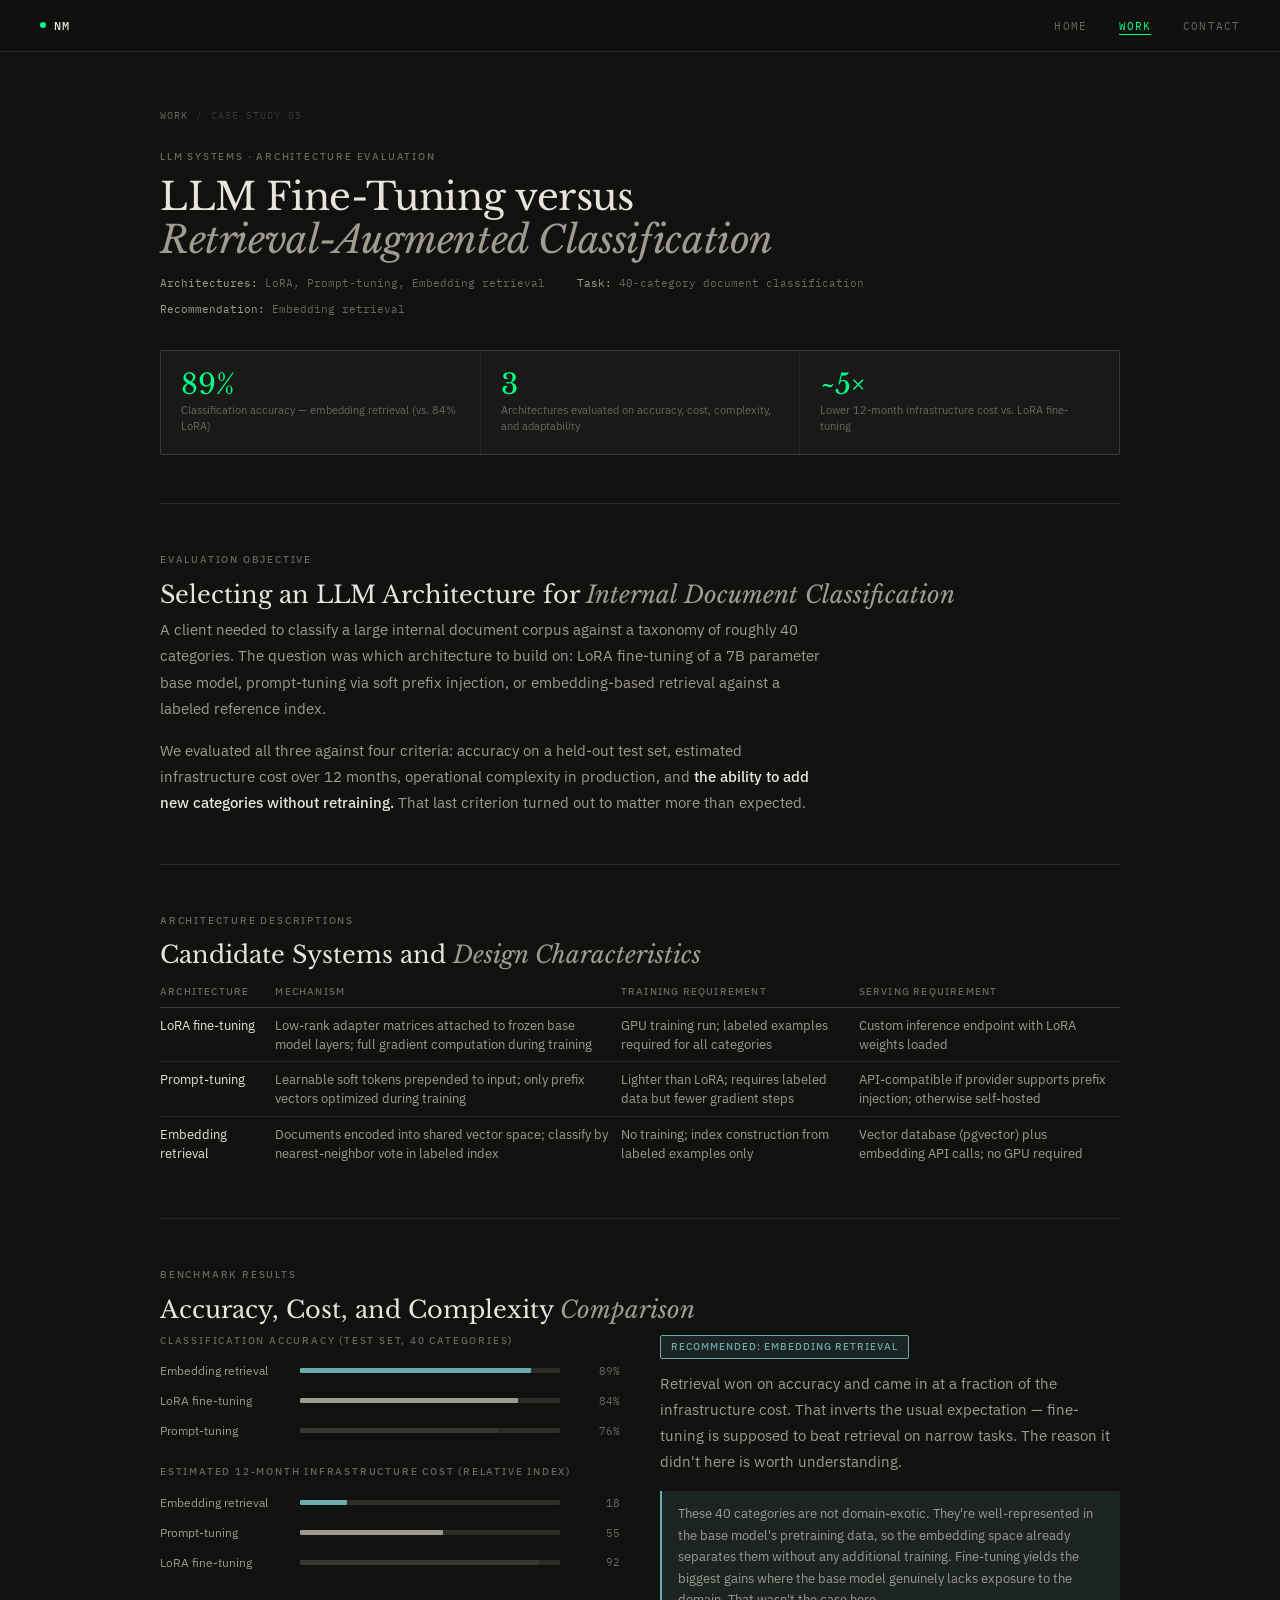
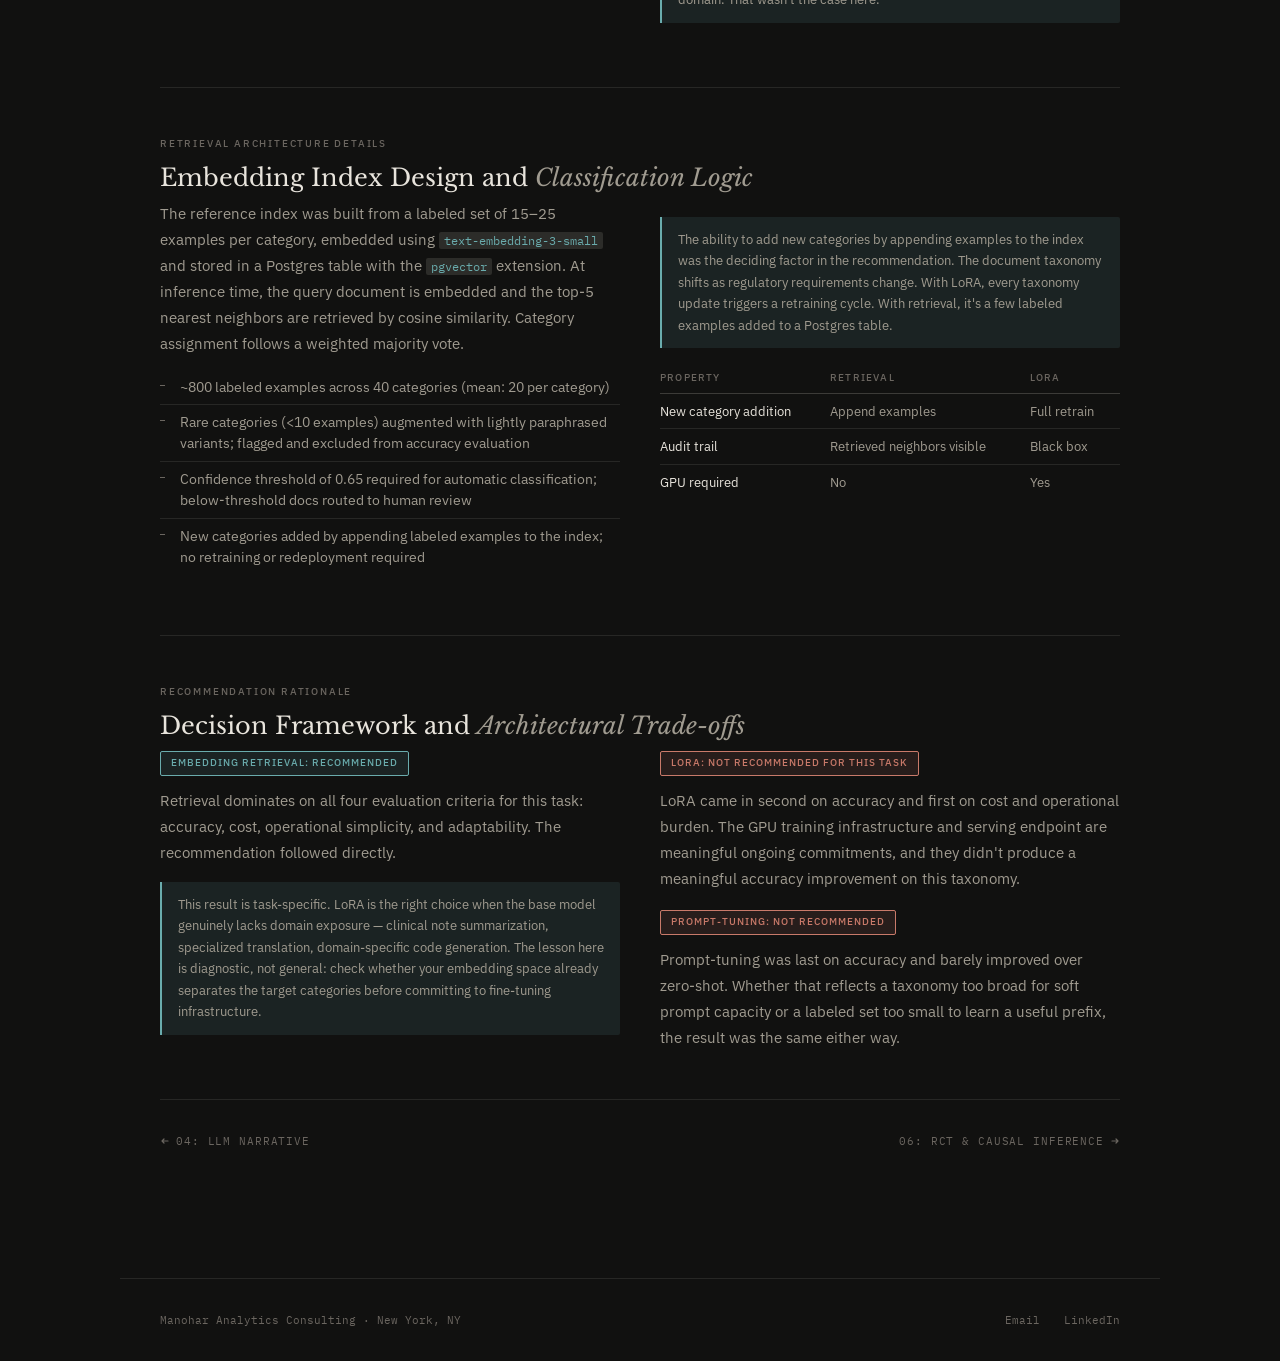
==== cs-arch.html @ ab99d633 "update" ====
<!DOCTYPE html>
<html lang="en">
<head>
<meta charset="UTF-8">
<meta name="viewport" content="width=device-width, initial-scale=1.0">
<title>LLM Architecture Evaluation — Nik Manohar</title>
<link rel="preconnect" href="https://fonts.googleapis.com">
<link href="https://fonts.googleapis.com/css2?family=Libre+Baskerville:ital,wght@0,400;0,700;1,400&family=IBM+Plex+Sans:wght@300;400;500&family=IBM+Plex+Mono:wght@400;500&display=swap" rel="stylesheet">
<link rel="stylesheet" href="style.css">
<style>
.cs-hero{padding:3.5rem 0 3rem;border-bottom:0.5px solid var(--rule);}
.cs-breadcrumb{display:flex;align-items:center;gap:0.5rem;font-family:'IBM Plex Mono',monospace;font-size:10px;letter-spacing:0.10em;text-transform:uppercase;color:var(--ink-dim);margin-bottom:1.5rem;}
.cs-breadcrumb a{color:var(--ink-dim);text-decoration:none;transition:color 0.15s;}
.cs-breadcrumb a:hover{color:var(--accent);}
.cs-breadcrumb span{color:var(--ink-faint);}
.cs-hero h1{font-size:clamp(24px,3.5vw,38px);margin-bottom:0.75rem;line-height:1.15;}
.cs-meta{display:flex;flex-wrap:wrap;gap:0.5rem 2rem;margin-bottom:2rem;}
.cs-meta-item{font-family:'IBM Plex Mono',monospace;font-size:11px;color:var(--ink-dim);}
.cs-meta-item strong{color:var(--ink-mid);font-weight:400;}
.cs-outcomes{display:grid;grid-template-columns:repeat(3,1fr);gap:1px;background:var(--rule);border:0.5px solid var(--rule);border-radius:2px;overflow:hidden;}
@media(max-width:600px){.cs-outcomes{grid-template-columns:1fr 1fr;}}
.outcome-cell{background:var(--paper-2);padding:1.25rem;}
.outcome-num{font-family:'Libre Baskerville',serif;font-size:28px;line-height:1;color:var(--accent);margin-bottom:4px;}
.outcome-label{font-size:11px;color:var(--ink-dim);line-height:1.4;}
.cs-section{margin:3rem 0;}
.cs-section h2{font-size:clamp(18px,2.5vw,24px);margin-bottom:0.5rem;}
.section-label{font-size:10px;font-weight:500;letter-spacing:0.18em;text-transform:uppercase;color:var(--ink-dim);margin-bottom:0.75rem;}
.cs-body-text{font-size:14.5px;color:var(--ink-mid);line-height:1.80;max-width:74ch;}
.cs-body-text+.cs-body-text{margin-top:1rem;}
.cs-body-text strong{color:var(--ink);font-weight:500;}
.cs-divider{border:none;border-top:0.5px solid var(--rule);margin:2.5rem 0;}
.cs-nav-footer{display:flex;justify-content:space-between;align-items:center;padding:2rem 0;border-top:0.5px solid var(--rule);margin-top:2rem;}
.cs-nav-link{font-family:'IBM Plex Mono',monospace;font-size:11px;letter-spacing:0.08em;text-transform:uppercase;color:var(--ink-dim);text-decoration:none;display:flex;align-items:center;gap:6px;transition:color 0.15s;}
.cs-nav-link:hover{color:var(--accent);}
</style>
</head>
<body>
<nav class="site-nav">
  <a class="nav-logo" href="index.html"><span class="dot"></span>NM</a>
  <ul class="nav-links">
    <li><a href="index.html">Home</a></li>
    <li><a href="work.html" class="active">Work</a></li>
    <li><a href="/cdn-cgi/l/email-protection#80eee9ebe8e9ecede1eeefe8e1f2b9b4c0e7ede1e9ecaee3efed">Contact</a></li>
  </ul>
</nav>
<div class="page-wrap">

  <div class="cs-hero fade-up">
    <div class="cs-breadcrumb"><a href="work.html">Work</a><span>/</span><span>Case Study 05</span></div>
    <div class="label" style="margin-bottom:0.6rem">LLM Systems · Architecture Evaluation</div>
    <h1>LLM Fine-Tuning versus<br><em>Retrieval-Augmented Classification</em></h1>
    <div class="cs-meta">
      <div class="cs-meta-item"><strong>Architectures:</strong> LoRA, Prompt-tuning, Embedding retrieval</div>
      <div class="cs-meta-item"><strong>Task:</strong> 40-category document classification</div>
      <div class="cs-meta-item"><strong>Recommendation:</strong> Embedding retrieval</div>
    </div>
    <div class="cs-outcomes">
      <div class="outcome-cell"><div class="outcome-num">89%</div><div class="outcome-label">Classification accuracy — embedding retrieval (vs. 84% LoRA)</div></div>
      <div class="outcome-cell"><div class="outcome-num">3</div><div class="outcome-label">Architectures evaluated on accuracy, cost, complexity, and adaptability</div></div>
      <div class="outcome-cell"><div class="outcome-num">~5×</div><div class="outcome-label">Lower 12-month infrastructure cost vs. LoRA fine-tuning</div></div>
    </div>
  </div>

  <div class="cs-section fade-up">
    <div class="section-label">Evaluation Objective</div>
    <h2>Selecting an LLM Architecture for <em>Internal Document Classification</em></h2>
    <p class="cs-body-text">A client needed to classify a large internal document corpus against a taxonomy of roughly 40 categories. The question was which architecture to build on: LoRA fine-tuning of a 7B parameter base model, prompt-tuning via soft prefix injection, or embedding-based retrieval against a labeled reference index.</p>
    <p class="cs-body-text">We evaluated all three against four criteria: accuracy on a held-out test set, estimated infrastructure cost over 12 months, operational complexity in production, and <strong>the ability to add new categories without retraining.</strong> That last criterion turned out to matter more than expected.</p>
  </div>

  <hr class="cs-divider">

  <div class="cs-section fade-up">
    <div class="section-label">Architecture Descriptions</div>
    <h2>Candidate Systems and <em>Design Characteristics</em></h2>
    <table class="dtable">
      <thead><tr><th>Architecture</th><th>Mechanism</th><th>Training requirement</th><th>Serving requirement</th></tr></thead>
      <tbody>
        <tr><td>LoRA fine-tuning</td><td>Low-rank adapter matrices attached to frozen base model layers; full gradient computation during training</td><td>GPU training run; labeled examples required for all categories</td><td>Custom inference endpoint with LoRA weights loaded</td></tr>
        <tr><td>Prompt-tuning</td><td>Learnable soft tokens prepended to input; only prefix vectors optimized during training</td><td>Lighter than LoRA; requires labeled data but fewer gradient steps</td><td>API-compatible if provider supports prefix injection; otherwise self-hosted</td></tr>
        <tr><td>Embedding retrieval</td><td>Documents encoded into shared vector space; classify by nearest-neighbor vote in labeled index</td><td>No training; index construction from labeled examples only</td><td>Vector database (pgvector) plus embedding API calls; no GPU required</td></tr>
      </tbody>
    </table>
  </div>

  <hr class="cs-divider">

  <div class="cs-section fade-up">
    <div class="section-label">Benchmark Results</div>
    <h2>Accuracy, Cost, and Complexity <em>Comparison</em></h2>
    <div class="two-col">
      <div>
        <div class="section-label" style="margin-bottom:0.75rem">Classification accuracy (test set, 40 categories)</div>
        <div class="bar-chart" style="margin-bottom:1.5rem">
          <div class="bar-row"><div class="bar-label">Embedding retrieval</div><div class="bar-track"><div class="bar-fill teal" style="width:89%"></div></div><div class="bar-val">89%</div></div>
          <div class="bar-row"><div class="bar-label">LoRA fine-tuning</div><div class="bar-track"><div class="bar-fill" style="width:84%;background:var(--ink-mid)"></div></div><div class="bar-val">84%</div></div>
          <div class="bar-row"><div class="bar-label">Prompt-tuning</div><div class="bar-track"><div class="bar-fill" style="width:76%"></div></div><div class="bar-val">76%</div></div>
        </div>
        <div class="section-label" style="margin-bottom:0.75rem">Estimated 12-month infrastructure cost (relative index)</div>
        <div class="bar-chart">
          <div class="bar-row"><div class="bar-label">Embedding retrieval</div><div class="bar-track"><div class="bar-fill teal" style="width:18%"></div></div><div class="bar-val">18</div></div>
          <div class="bar-row"><div class="bar-label">Prompt-tuning</div><div class="bar-track"><div class="bar-fill" style="width:55%;background:var(--ink-mid)"></div></div><div class="bar-val">55</div></div>
          <div class="bar-row"><div class="bar-label">LoRA fine-tuning</div><div class="bar-track"><div class="bar-fill" style="width:92%"></div></div><div class="bar-val">92</div></div>
        </div>
      </div>
      <div>
        <div class="verdict rec">Recommended: embedding retrieval</div>
        <p class="cs-body-text">Retrieval won on accuracy and came in at a fraction of the infrastructure cost. That inverts the usual expectation — fine-tuning is supposed to beat retrieval on narrow tasks. The reason it didn't here is worth understanding.</p>
        <div class="callout teal" style="margin-top:1rem">These 40 categories are not domain-exotic. They're well-represented in the base model's pretraining data, so the embedding space already separates them without any additional training. Fine-tuning yields the biggest gains where the base model genuinely lacks exposure to the domain. That wasn't the case here.</div>
      </div>
    </div>
  </div>

  <hr class="cs-divider">

  <div class="cs-section fade-up">
    <div class="section-label">Retrieval Architecture Details</div>
    <h2>Embedding Index Design and <em>Classification Logic</em></h2>
    <div class="two-col">
      <div>
        <p class="cs-body-text">The reference index was built from a labeled set of 15–25 examples per category, embedded using <code>text-embedding-3-small</code> and stored in a Postgres table with the <code>pgvector</code> extension. At inference time, the query document is embedded and the top-5 nearest neighbors are retrieved by cosine similarity. Category assignment follows a weighted majority vote.</p>
        <ul class="blist" style="margin-top:0.75rem">
          <li>~800 labeled examples across 40 categories (mean: 20 per category)</li>
          <li>Rare categories (&lt;10 examples) augmented with lightly paraphrased variants; flagged and excluded from accuracy evaluation</li>
          <li>Confidence threshold of 0.65 required for automatic classification; below-threshold docs routed to human review</li>
          <li>New categories added by appending labeled examples to the index; no retraining or redeployment required</li>
        </ul>
      </div>
      <div>
        <div class="callout teal" style="margin-bottom:1rem">The ability to add new categories by appending examples to the index was the deciding factor in the recommendation. The document taxonomy shifts as regulatory requirements change. With LoRA, every taxonomy update triggers a retraining cycle. With retrieval, it's a few labeled examples added to a Postgres table.</div>
        <table class="dtable">
          <thead><tr><th>Property</th><th>Retrieval</th><th>LoRA</th></tr></thead>
          <tbody>
            <tr><td>New category addition</td><td>Append examples</td><td>Full retrain</td></tr>
            <tr><td>Audit trail</td><td>Retrieved neighbors visible</td><td>Black box</td></tr>
            <tr><td>GPU required</td><td>No</td><td>Yes</td></tr>
          </tbody>
        </table>
      </div>
    </div>
  </div>

  <hr class="cs-divider">

  <div class="cs-section fade-up">
    <div class="section-label">Recommendation Rationale</div>
    <h2>Decision Framework and <em>Architectural Trade-offs</em></h2>
    <div class="two-col">
      <div>
        <div class="verdict rec">Embedding retrieval: recommended</div>
        <p class="cs-body-text" style="margin-bottom:1rem">Retrieval dominates on all four evaluation criteria for this task: accuracy, cost, operational simplicity, and adaptability. The recommendation followed directly.</p>
        <div class="callout teal">This result is task-specific. LoRA is the right choice when the base model genuinely lacks domain exposure — clinical note summarization, specialized translation, domain-specific code generation. The lesson here is diagnostic, not general: check whether your embedding space already separates the target categories before committing to fine-tuning infrastructure.</div>
      </div>
      <div>
        <div class="verdict out">LoRA: not recommended for this task</div>
        <p class="cs-body-text" style="margin-bottom:1rem">LoRA came in second on accuracy and first on cost and operational burden. The GPU training infrastructure and serving endpoint are meaningful ongoing commitments, and they didn't produce a meaningful accuracy improvement on this taxonomy.</p>
        <div class="verdict out">Prompt-tuning: not recommended</div>
        <p class="cs-body-text">Prompt-tuning was last on accuracy and barely improved over zero-shot. Whether that reflects a taxonomy too broad for soft prompt capacity or a labeled set too small to learn a useful prefix, the result was the same either way.</p>
      </div>
    </div>
  </div>

  <div class="cs-nav-footer">
    <a href="cs-llm.html" class="cs-nav-link"><svg width="10" height="10" viewBox="0 0 10 10" fill="none"><path d="M8 5H2M4 3l-2 2 2 2" stroke="currentColor" stroke-width="1.2" stroke-linecap="round" stroke-linejoin="round"/></svg>04: LLM Narrative</a>
    <a href="cs-rct.html" class="cs-nav-link">06: RCT &amp; Causal Inference<svg width="10" height="10" viewBox="0 0 10 10" fill="none"><path d="M2 5h6M6 3l2 2-2 2" stroke="currentColor" stroke-width="1.2" stroke-linecap="round" stroke-linejoin="round"/></svg></a>
  </div>
</div>
<footer><div class="site-footer">
  <div class="footer-left">Manohar Analytics Consulting · New York, NY</div>
  <div class="footer-links"><a href="/cdn-cgi/l/email-protection#c8a6a1a3a0a1a4a5a9a6a7a0a9baf1fc88afa5a9a1a4e6aba7a5">Email</a><a href="https://www.linkedin.com/in/nik-manohar/" target="_blank">LinkedIn</a><a hre
---- style.css ----
@import url('https://fonts.googleapis.com/css2?family=Libre+Baskerville:ital,wght@0,400;0,700;1,400&family=IBM+Plex+Sans:wght@300;400;500&family=IBM+Plex+Mono:wght@400;500&display=swap');

*, *::before, *::after { box-sizing: border-box; margin: 0; padding: 0; }

:root {
  --ink:        #e8e4dc;
  --ink-mid:    #a09b90;
  --ink-dim:    #6b6660;
  --ink-faint:  #3a3733;
  --paper:      #111110;
  --paper-2:    #191917;
  --paper-3:    #222220;
  --paper-4:    #2c2c29;
  --rule:       rgba(232,228,220,0.10);
  --rule-mid:   rgba(232,228,220,0.20);
  --accent:     #00ff88;
  --accent-dim: rgba(0,255,136,0.08);
  --accent-stroke: rgba(0,255,136,0.35);
  --gold:       #c8b97a;
  --gold-dim:   rgba(200,185,122,0.12);
  --red:        #c97a6a;
  --red-dim:    rgba(201,122,106,0.12);
  --teal:       #6aacad;
  --teal-dim:   rgba(106,172,173,0.12);
}

html { background: var(--paper); scroll-behavior: smooth; }

body {
  font-family: 'IBM Plex Sans', sans-serif;
  font-weight: 400;
  font-size: 15px;
  line-height: 1.65;
  color: var(--ink);
  background: var(--paper);
  min-height: 100vh;
}

/* ---- NAV ---- */
.site-nav {
  position: sticky; top: 0; z-index: 100;
  display: flex;
  justify-content: space-between;
  align-items: center;
  padding: 0 2.5rem;
  height: 52px;
  background: rgba(17,17,16,0.92);
  backdrop-filter: blur(12px);
  border-bottom: 0.5px solid var(--rule);
}
.nav-logo {
  font-family: 'IBM Plex Mono', monospace;
  font-size: 12px;
  font-weight: 500;
  letter-spacing: 0.06em;
  color: var(--ink);
  text-decoration: none;
  display: flex;
  align-items: center;
  gap: 8px;
}
.nav-logo .dot {
  width: 6px; height: 6px;
  border-radius: 50%;
  background: var(--accent);
  animation: pulse 2.4s ease-in-out infinite;
}
@keyframes pulse {
  0%,100%{opacity:1;transform:scale(1)} 50%{opacity:0.4;transform:scale(0.75)}
}
.nav-links {
  display: flex; gap: 2rem; list-style: none;
}
.nav-links a {
  font-family: 'IBM Plex Mono', monospace;
  font-size: 11px;
  letter-spacing: 0.10em;
  text-transform: uppercase;
  color: var(--ink-dim);
  text-decoration: none;
  transition: color 0.15s;
}
.nav-links a:hover, .nav-links a.active { color: var(--accent); }

/* ---- LAYOUT ---- */
.page-wrap {
  max-width: 1040px;
  margin: 0 auto;
  padding: 0 2.5rem 6rem;
}

/* ---- TYPE ---- */
.label {
  font-size: 10px;
  font-weight: 500;
  letter-spacing: 0.18em;
  text-transform: uppercase;
  color: var(--ink-dim);
}

h1 {
  font-family: 'Libre Baskerville', serif;
  font-weight: 400;
  line-height: 1.05;
  color: var(--ink);
  letter-spacing: -0.01em;
}
h1 em { font-style: italic; color: var(--ink-mid); }

h2 {
  font-family: 'Libre Baskerville', serif;
  font-weight: 400;
  line-height: 1.2;
  color: var(--ink);
}
h2 em { font-style: italic; color: var(--ink-mid); }

hr.rule {
  border: none;
  border-top: 0.5px solid var(--rule);
  margin: 3rem 0;
}

/* ---- SECTION HEAD ---- */
.section-head {
  display: flex;
  align-items: center;
  gap: 1rem;
  margin-bottom: 2rem;
  padding-top: 3rem;
}
.section-head::after {
  content: '';
  flex: 1;
  height: 0.5px;
  background: var(--rule);
}

/* ---- BUTTONS ---- */
.btn {
  display: inline-flex;
  align-items: center;
  gap: 6px;
  font-family: 'IBM Plex Mono', monospace;
  font-size: 11px;
  font-weight: 500;
  letter-spacing: 0.08em;
  text-transform: uppercase;
  text-decoration: none;
  padding: 8px 18px;
  border: 0.5px solid var(--rule-mid);
  border-radius: 2px;
  color: var(--ink-mid);
  background: transparent;
  cursor: pointer;
  transition: all 0.15s;
}
.btn:hover { border-color: var(--ink-mid); color: var(--ink); background: var(--paper-3); }
.btn.accent { border-color: var(--accent-stroke); color: var(--accent); }
.btn.accent:hover { background: var(--accent-dim); }
.btn svg { width: 10px; height: 10px; flex-shrink: 0; }

/* ---- STAT BOX ---- */
.stat-box {
  border: 0.5px solid var(--rule);
  border-radius: 2px;
  padding: 1rem;
  background: var(--paper-3);
}
.stat-num {
  font-family: 'Libre Baskerville', serif;
  font-size: 30px;
  line-height: 1;
  color: var(--ink);
  margin-bottom: 4px;
}
.stat-num.accent { color: var(--accent); }
.stat-unit {
  font-size: 10px;
  font-weight: 500;
  letter-spacing: 0.09em;
  text-transform: uppercase;
  color: var(--ink-dim);
}
.stat-note {
  font-size: 12px;
  color: var(--ink-dim);
  margin-top: 6px;
  line-height: 1.5;
}

/* ---- CALLOUT ---- */
.callout {
  border-left: 2px solid var(--gold);
  background: var(--gold-dim);
  padding: 0.75rem 1rem;
  border-radius: 0 2px 2px 0;
  font-size: 13px;
  color: var(--ink);
  line-height: 1.65;
  margin: 1rem 0;
}
.callout.accent { border-color: var(--accent); background: var(--accent-dim); }
.callout.red { border-color: var(--red); background: var(--red-dim); color: var(--ink-mid); }
.callout.teal { border-color: var(--teal); background: var(--teal-dim); color: var(--ink-mid); }

/* ---- TABLE ---- */
.dtable { width:100%; border-collapse:collapse; font-size:12.5px; }
.dtable th {
  font-size:10px; font-weight:500; letter-spacing:0.12em; text-transform:uppercase;
  color:var(--ink-dim); text-align:left; padding:6px 12px 6px 0;
  border-bottom:0.5px solid var(--rule-mid);
}
.dtable td {
  padding:8px 12px 8px 0; color:var(--ink-mid);
  border-bottom:0.5px solid var(--rule);
  vertical-align:top; line-height:1.5;
}
.dtable td:first-child { color:var(--ink); }
.dtable tr:last-child td { border-bottom:none; }

/* ---- BAR CHART ---- */
.bar-chart { display:flex; flex-direction:column; gap:10px; }
.bar-row { display:flex; align-items:center; gap:10px; }
.bar-label { font-size:12px; color:var(--ink-mid); min-width:130px; flex-shrink:0; }
.bar-track { flex:1; height:5px; background:var(--paper-4); border-radius:1px; overflow:hidden; }
.bar-fill { height:100%; border-radius:1px; background: var(--ink-faint); }
.bar-fill.accent { background: var(--accent); }
.bar-fill.teal { background: var(--teal); }
.bar-val { font-family:'IBM Plex Mono',monospace; font-size:11px; color:var(--ink-dim); min-width:50px; text-align:right; }

/* ---- BLIST ---- */
.blist { list-style:none; padding:0; margin:0.75rem 0; }
.blist li {
  font-size:13.5px; color:var(--ink-mid);
  padding:7px 0 7px 1.25rem;
  border-bottom:0.5px solid var(--rule);
  position:relative; line-height:1.55;
}
.blist li:last-child { border-bottom:none; }
.blist li::before {
  content:''; position:absolute; left:0; top:15px;
  width:5px; height:1px; background:var(--ink-dim);
}

/* ---- CODE INLINE ---- */
code {
  font-family:'IBM Plex Mono',monospace; font-size:12px;
  background:var(--paper-4); padding:1px 5px; border-radius:2px; color:var(--teal);
}

/* ---- VERDICT ---- */
.verdict {
  display:inline-block; font-size:10px; font-weight:500;
  letter-spacing:0.10em; text-transform:uppercase;
  padding:3px 10px; border-radius:2px; margin-bottom:0.75rem;
}
.verdict.rec { background:var(--teal-dim); color:var(--teal); border:0.5px solid var(--teal); }
.verdict.out { background:var(--red-dim); color:var(--red); border:0.5px solid var(--red); }
.verdict.neu { background:var(--gold-dim); color:var(--gold); border:0.5px solid var(--gold); }

/* ---- FOOTNOTE ---- */
.footnote {
  font-size:11.5px; color:var(--ink-dim);
  border-top:0.5px solid var(--rule);
  padding-top:0.75rem; margin-top:1.25rem;
  font-style:italic; line-height:1.6;
}

/* ---- TWO / THREE COL ---- */
.two-col { display:grid; grid-template-columns:1fr 1fr; gap:2.5rem; }
.three-col { display:grid; grid-template-columns:repeat(3,1fr); gap:1rem; }
@media(max-width:640px){
  .two-col{grid-template-columns:1fr;}
  .three-col{grid-template-columns:1fr 1fr;}
}

/* ---- PIPELINE ---- */
.pipeline {
  display:grid; grid-template-columns:repeat(5,1fr);
  gap:1px; background:var(--rule);
  border:0.5px solid var(--rule); border-radius:2px; overflow:hidden; margin:1rem 0;
}
.pl-node { background:var(--paper-3); padding:0.75rem; text-align:center; }
.pl-name { font-size:11px; font-weight:500; color:var(--ink); letter-spacing:0.04em; }
.pl-sub { font-size:10px; color:var(--ink-dim); margin-top:2px; }
.pl-node.active .pl-name { color:var(--accent); }

/* ---- FOOTER ---- */
.site-footer {
  border-top:0.5px solid var(--rule);
  padding:2rem 2.5rem;
  display:flex;
  justify-content:space-between;
  align-items:center;
  max-width:1040px;
  margin:0 auto;
}
.footer-left { font-family:'IBM Plex Mono',monospace; font-size:11px; color:var(--ink-dim); }
.footer-links { display:flex; gap:1.5rem; }
.footer-links a {
  font-family:'IBM Plex Mono',monospace; font-size:11px;
  color:var(--ink-dim); text-decoration:none;
  transition:color 0.15s;
}
.footer-links a:hover { color:var(--accent); }

/* ---- FADE IN ---- */
@keyframes fadeUp {
  from { opacity:0; transform:translateY(16px); }
  to { opacity:1; transform:translateY(0); }
}
.fade-up { animation: fadeUp 0.5s ease both; }
.fade-up-1 { animation-delay: 0.05s; }
.fade-up-2 { animation-delay: 0.12s; }
.fade-up-3 { animation-delay: 0.20s; }
.fade-up-4 { animation-delay: 0.28s; }
.fade-up-5 { animation-delay: 0.36s; }

/* ---- CURSOR GLOW ---- */
.cursor-glow {
  pointer-events: none;
  position: fixed;
  width: 320px; height: 320px;
  border-radius: 50%;
  background: radial-gradient(circle, rgba(0,255,136,0.06) 0%, transparent 70%);
  transform: translate(-50%, -50%);
  transition: opacity 0.3s ease;
  z-index: 9999;
  opacity: 0;
}

/* ---- ENHANCED CARD HOVER ---- */
.app-card {
  transition: background 0.2s, transform 0.2s, box-shadow 0.2s !important;
}
.app-card:hover {
  transform: translateY(-2px);
  box-shadow: 0 8px 32px rgba(0,255,136,0.06);
}

.stat-cell {
  transition: background 0.2s;
  cursor: default;
}
.stat-cell:hover {
  background: var(--paper-3);
}
.stat-cell:hover .stat-cell-num { color: var(--accent); }
.stat-cell:hover .stat-cell-num .accent { color: var(--ink); }

.work-card {
  transition: background 0.2s, transform 0.15s !important;
}
.work-card:hover {
  transform: translateX(3px);
}

.exp-card {
  transition: background 0.2s;
}
.exp-card:hover {
  background: var(--paper-3);
}
.exp-card:hover .exp-org { color: var(--accent); }

/* ---- NAV LINK UNDERLINE DRAW ---- */
.nav-links a {
  position: relative;
}
.nav-links a::after {
  content: '';
  position: absolute;
  bottom: -2px; left: 0;
  width: 100%; height: 1px;
  background: var(--accent);
  transform: scaleX(0);
  transform-origin: left;
  transition: transform 0.2s ease;
}
.nav-links a:hover::after,
.nav-links a.active::after {
  transform: scaleX(1);
}

/* ---- HERO LINK HOVER ---- */
.hero-link {
  transition: color 0.15s, letter-spacing 0.15s !important;
}
.hero-link:hover {
  letter-spacing: 0.06em;
}

/* ---- STAT COUNTER ANIMATION ---- */
@keyframes countUp {
  from { opacity: 0; transform: translateY(8px); }
  to { opacity: 1; transform: translateY(0); }
}
.stat-cell-num.counting {
  animation: countUp 0.4s ease both;
}

/* ---- TAG HOVER ---- */
.tag, .cs-tag {
  transition: background 0.15s, border-color 0.15s, color 0.15s;
}
.tag:hover, .cs-tag:hover {
  background: var(--paper-3);
  border-color: var(--accent-stroke);
  color: var(--ink);
}

/* ---- CS ROW ENHANCED ---- */
.cs-row {
  transition: background 0.15s, padding-left 0.15s;
}
.cs-row:hover {
  padding-left: 6px;
}

/* ---- FOOTER LINK UNDERLINE ---- */
.footer-links a {
  position: relative;
}
.footer-links a::after {
  content: '';
  position: absolute;
  bottom: -2px; left: 0;
  width: 100%; height: 1px;
  background: var(--accent);
  transform: scaleX(0);
  transform-origin: left;
  transition: transform 0.18s ease;
}
.footer-links a:hover::after {
  transform: scaleX(1);
}

/* ---- SECTION HEAD LABEL HOVER ---- */
.section-head:hover .label {
  color: var(--accent);
  transition: color 0.15s;
}

/* ---- OUTCOME CELL HOVER (case studies) ---- */
.outcome-cell {
  transition: background 0.15s;
}
.outcome-cell:hover {
  background: var(--paper-3);
}
.outcome-cell:hover .outcome-num {
  text-shadow: 0 0 20px rgba(0,255,136,0.3);
}

/* ---- THINKING SECTION ---- */
.thinking-section {
  margin: 0;
  padding: 2.5rem 0;
  border-top: 0.5px solid var(--rule);
}
.thinking-items {
  display: flex;
  flex-direction: column;
  gap: 0;
}
.thinking-item {
  display: flex;
  align-items: baseline;
  gap: 1rem;
  padding: 0.85rem 0;
  border-bottom: 0.5px solid var(--rule);
  transition: padding-left 0.15s;
}
.thinking-item:last-child { border-bottom: none; }
.thinking-item:hover { padding-left: 6px; }
.thinking-item:hover .thinking-label { color: var(--accent); }
.thinking-label {
  font-family: 'IBM Plex Mono', monospace;
  font-size: 10px;
  letter-spacing: 0.10em;
  text-transform: uppercase;
  color: var(--ink-dim);
  min-width: 80px;
  flex-shrink: 0;
  transition: color 0.15s;
}
.thinking-text {
  font-size: 13.5px;
  color: var(--ink-mid);
  line-height: 1.55;
}
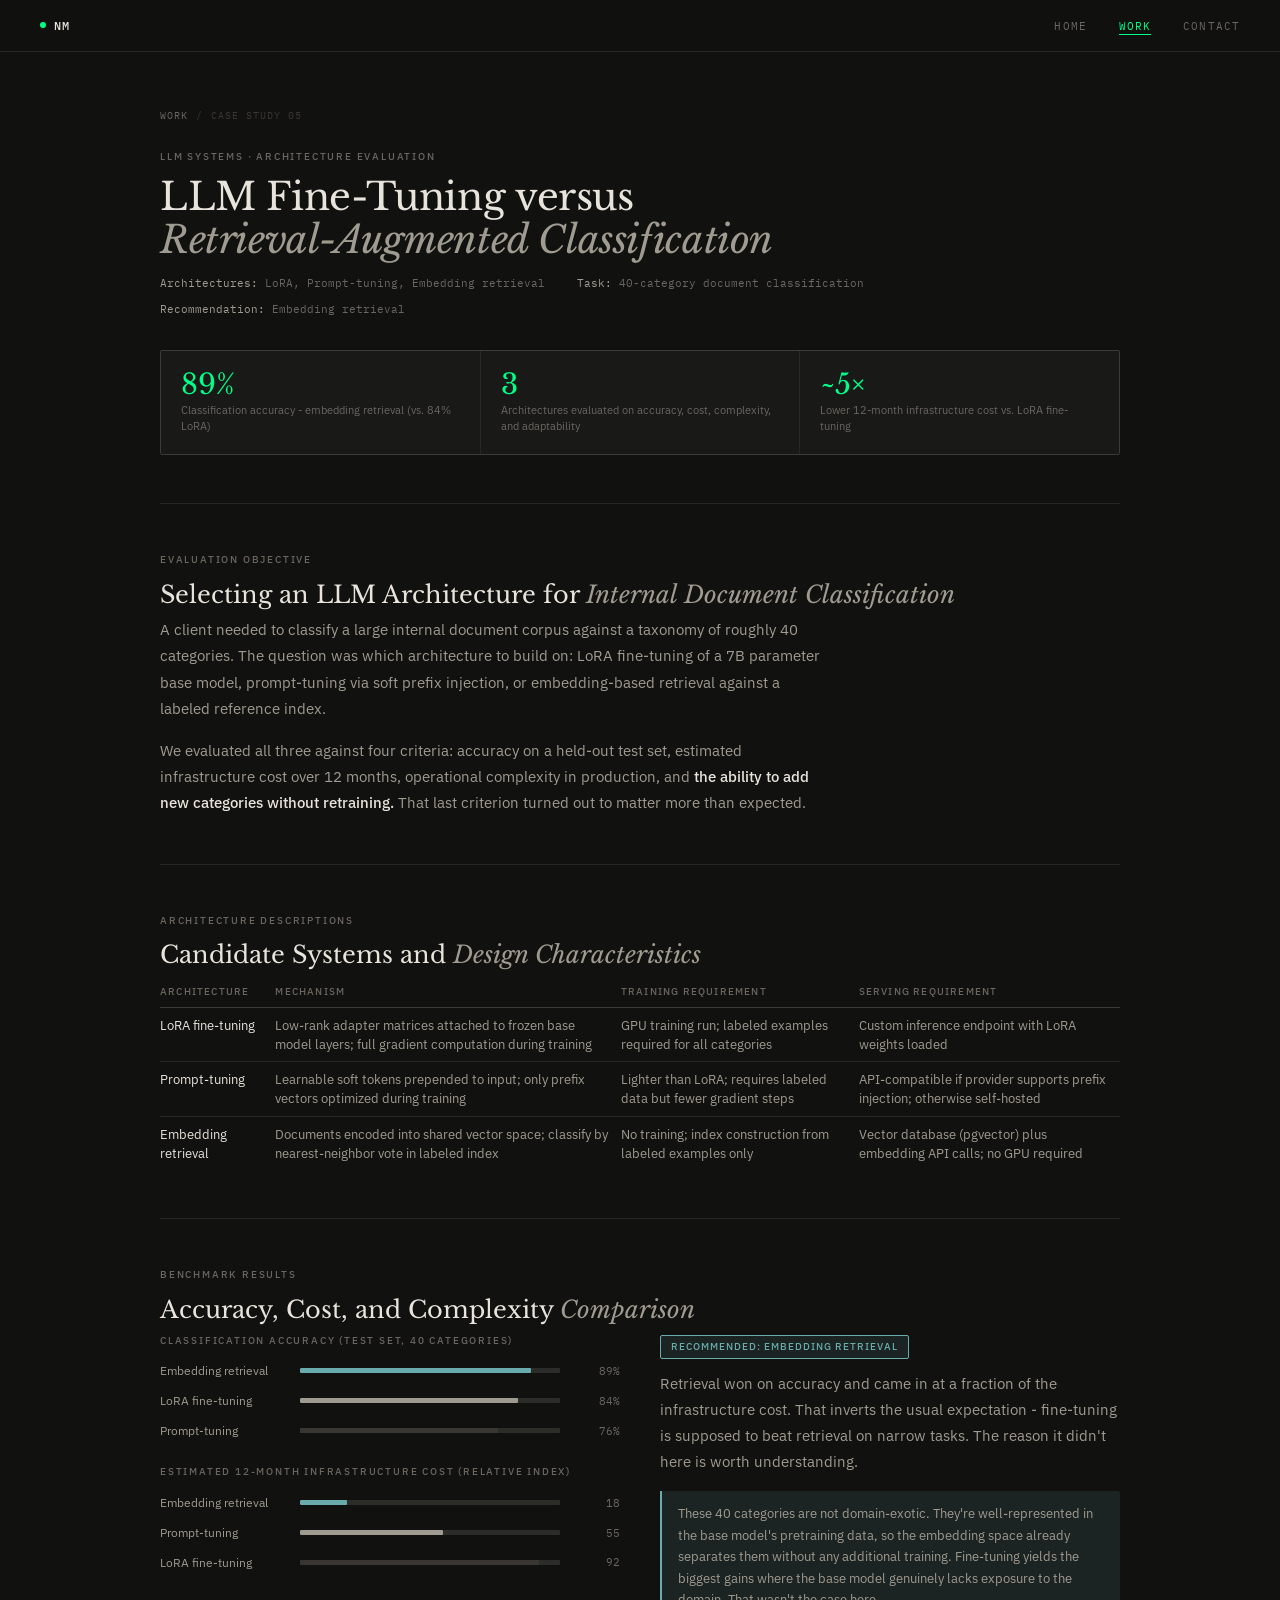
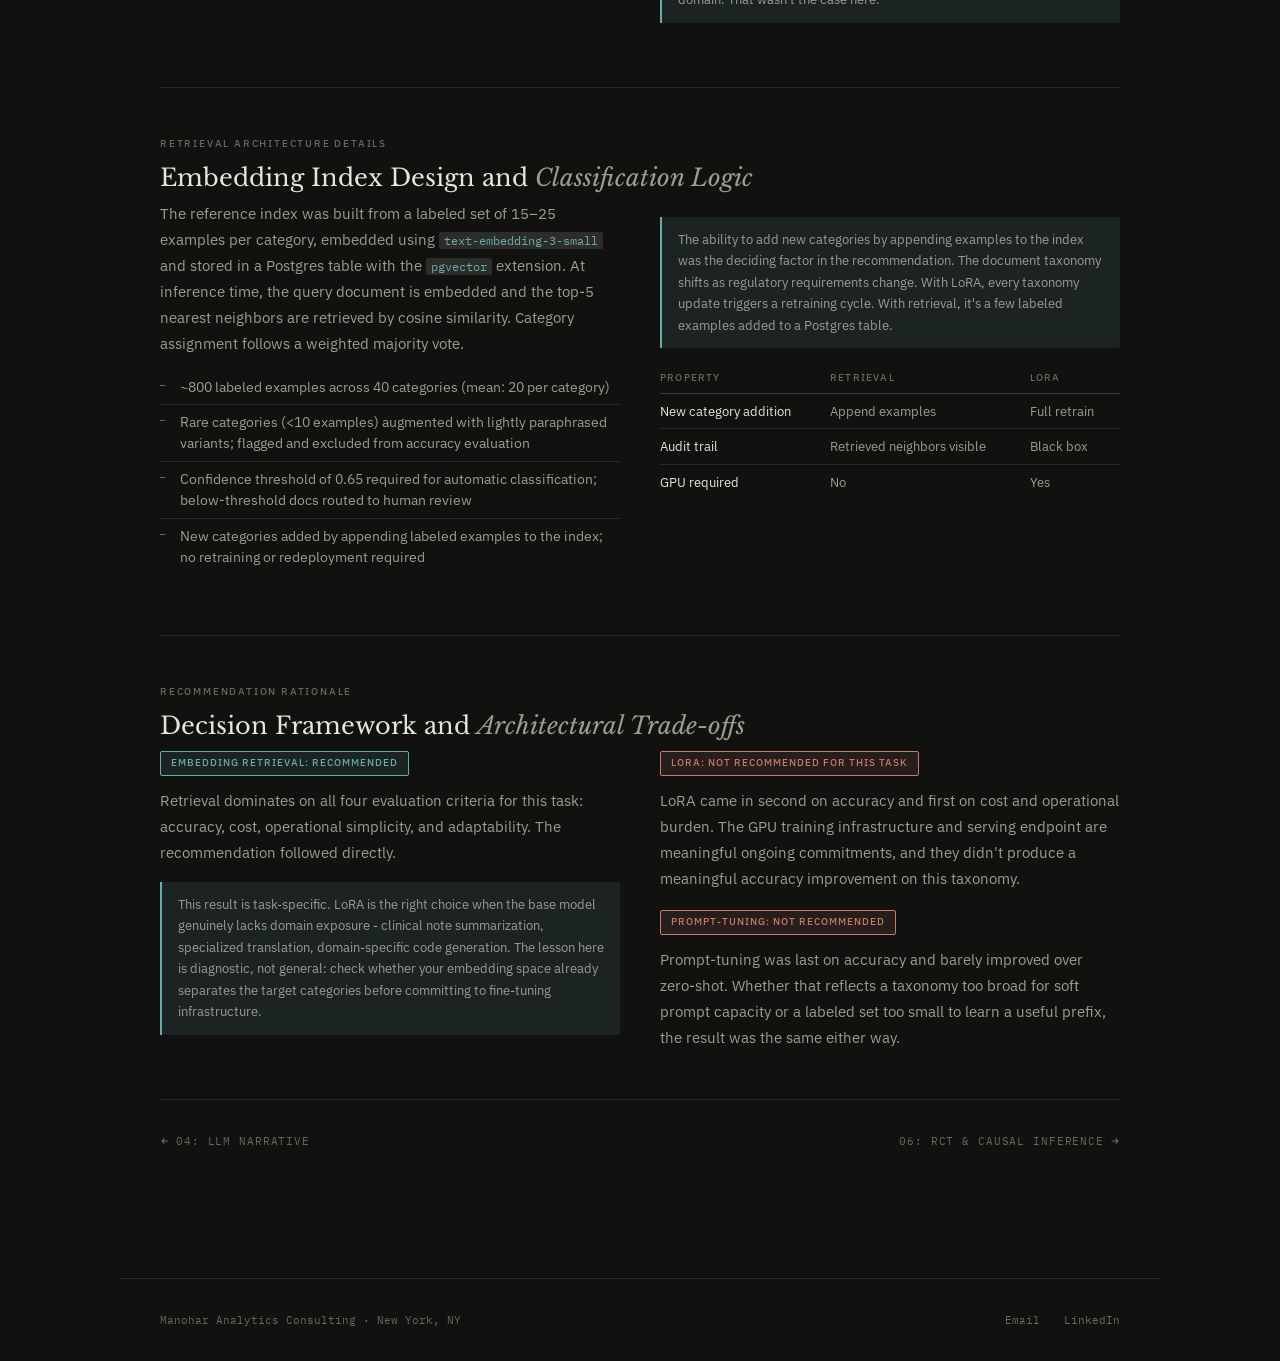
==== commit b199f7bb: "changes" ====
--- a/cs-arch.html
+++ b/cs-arch.html
@@ -3,7 +3,7 @@
 <head>
 <meta charset="UTF-8">
 <meta name="viewport" content="width=device-width, initial-scale=1.0">
-<title>LLM Architecture Evaluation — Nik Manohar</title>
+<title>LLM Architecture Evaluation - Nik Manohar</title>
 <link rel="preconnect" href="https://fonts.googleapis.com">
 <link href="https://fonts.googleapis.com/css2?family=Libre+Baskerville:ital,wght@0,400;0,700;1,400&family=IBM+Plex+Sans:wght@300;400;500&family=IBM+Plex+Mono:wght@400;500&display=swap" rel="stylesheet">
 <link rel="stylesheet" href="style.css">
@@ -55,7 +55,7 @@
       <div class="cs-meta-item"><strong>Recommendation:</strong> Embedding retrieval</div>
     </div>
     <div class="cs-outcomes">
-      <div class="outcome-cell"><div class="outcome-num">89%</div><div class="outcome-label">Classification accuracy — embedding retrieval (vs. 84% LoRA)</div></div>
+      <div class="outcome-cell"><div class="outcome-num">89%</div><div class="outcome-label">Classification accuracy - embedding retrieval (vs. 84% LoRA)</div></div>
       <div class="outcome-cell"><div class="outcome-num">3</div><div class="outcome-label">Architectures evaluated on accuracy, cost, complexity, and adaptability</div></div>
       <div class="outcome-cell"><div class="outcome-num">~5×</div><div class="outcome-label">Lower 12-month infrastructure cost vs. LoRA fine-tuning</div></div>
     </div>
@@ -105,7 +105,7 @@
       </div>
       <div>
         <div class="verdict rec">Recommended: embedding retrieval</div>
-        <p class="cs-body-text">Retrieval won on accuracy and came in at a fraction of the infrastructure cost. That inverts the usual expectation — fine-tuning is supposed to beat retrieval on narrow tasks. The reason it didn't here is worth understanding.</p>
+        <p class="cs-body-text">Retrieval won on accuracy and came in at a fraction of the infrastructure cost. That inverts the usual expectation - fine-tuning is supposed to beat retrieval on narrow tasks. The reason it didn't here is worth understanding.</p>
         <div class="callout teal" style="margin-top:1rem">These 40 categories are not domain-exotic. They're well-represented in the base model's pretraining data, so the embedding space already separates them without any additional training. Fine-tuning yields the biggest gains where the base model genuinely lacks exposure to the domain. That wasn't the case here.</div>
       </div>
     </div>
@@ -149,7 +149,7 @@
       <div>
         <div class="verdict rec">Embedding retrieval: recommended</div>
         <p class="cs-body-text" style="margin-bottom:1rem">Retrieval dominates on all four evaluation criteria for this task: accuracy, cost, operational simplicity, and adaptability. The recommendation followed directly.</p>
-        <div class="callout teal">This result is task-specific. LoRA is the right choice when the base model genuinely lacks domain exposure — clinical note summarization, specialized translation, domain-specific code generation. The lesson here is diagnostic, not general: check whether your embedding space already separates the target categories before committing to fine-tuning infrastructure.</div>
+        <div class="callout teal">This result is task-specific. LoRA is the right choice when the base model genuinely lacks domain exposure - clinical note summarization, specialized translation, domain-specific code generation. The lesson here is diagnostic, not general: check whether your embedding space already separates the target categories before committing to fine-tuning infrastructure.</div>
       </div>
       <div>
         <div class="verdict out">LoRA: not recommended for this task</div>
